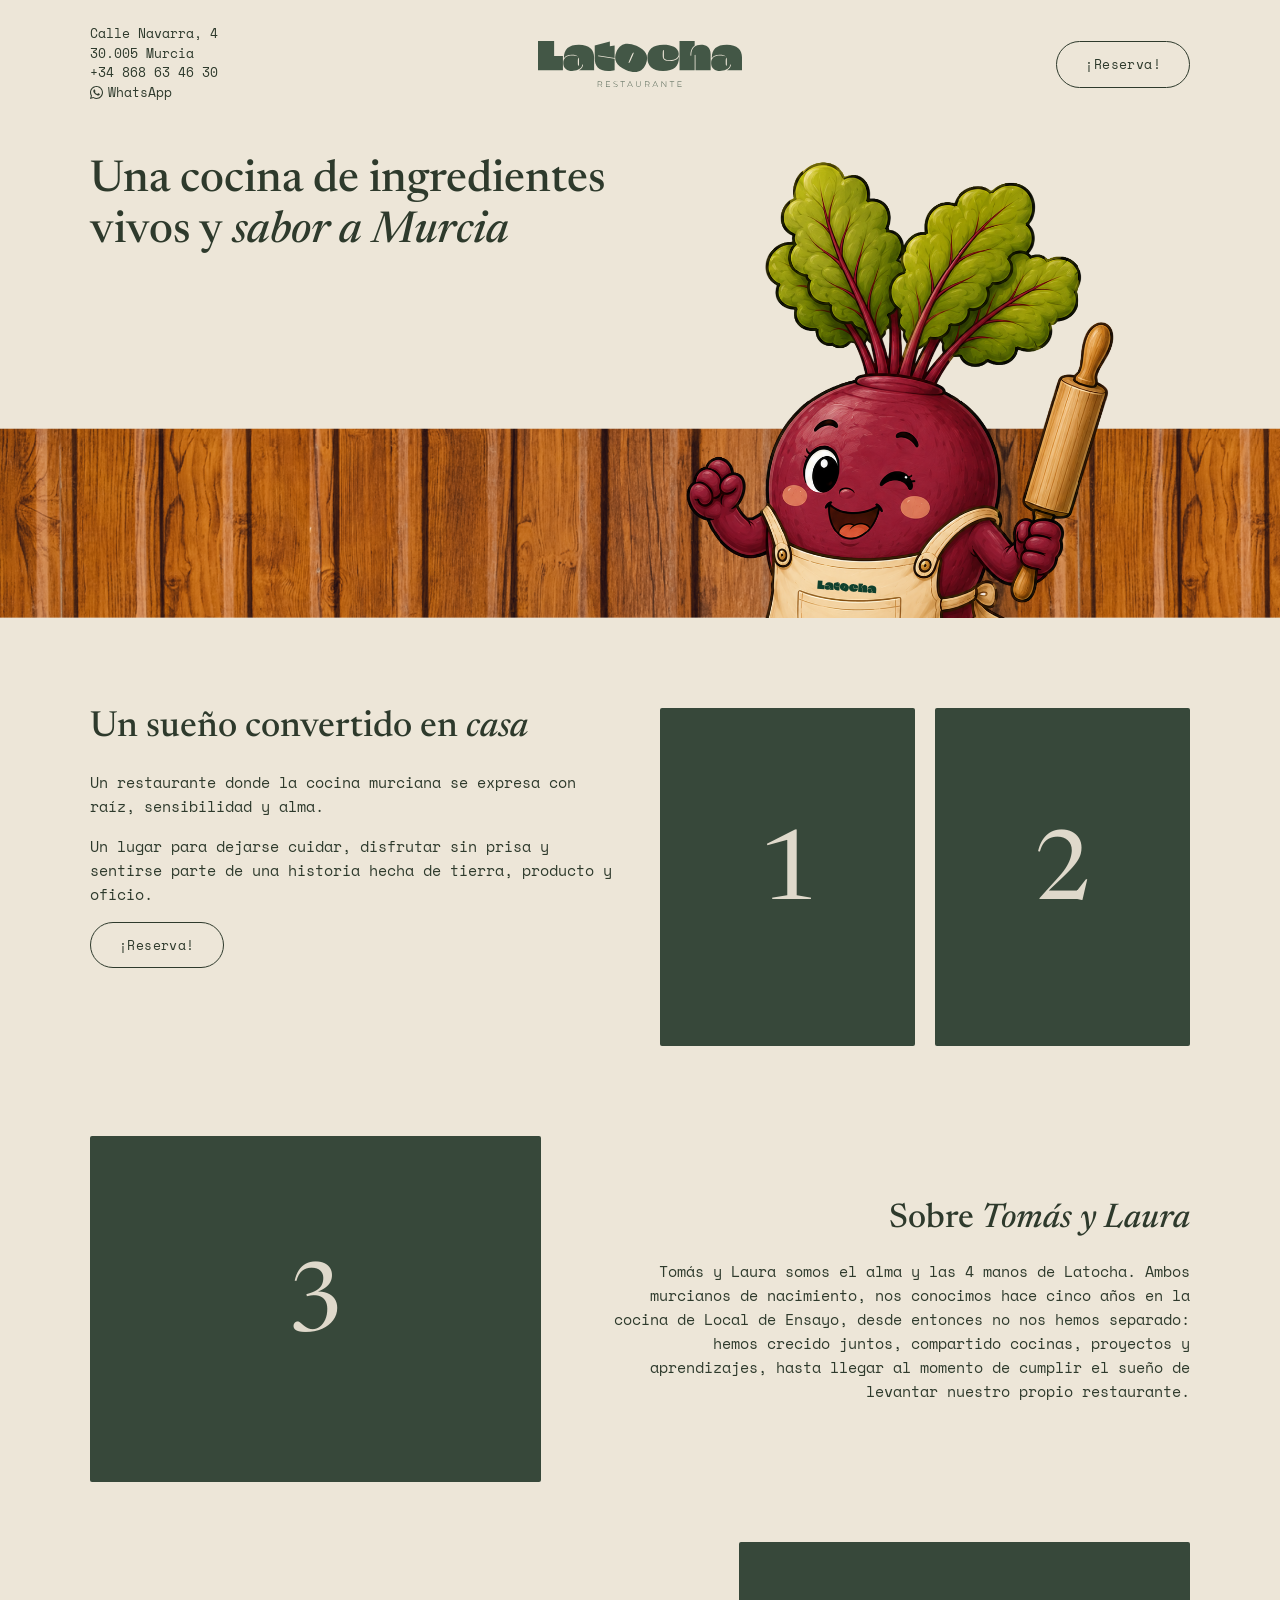
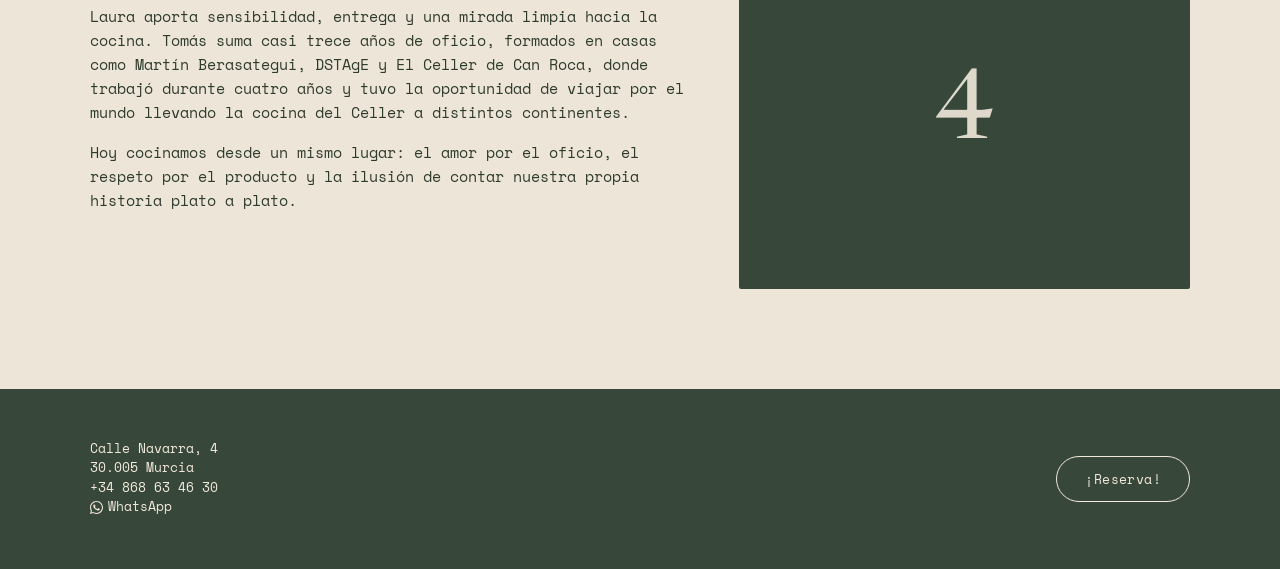
==== index.html @ a468c58b "Add files via upload" ====
<!DOCTYPE html>
<html lang="es">
<head>
<meta charset="UTF-8">
<meta name="viewport" content="width=device-width, initial-scale=1.0">
<title>Latocha Restaurante — Cocina murciana con raíz</title>
<meta name="description" content="Latocha, restaurante en Murcia. Cocina de ingredientes vivos y sabor a Murcia. Calle Navarra, 4, 30005 Murcia.">
<link rel="preconnect" href="https://fonts.googleapis.com">
<link rel="preconnect" href="https://fonts.gstatic.com" crossorigin>
<link href="https://fonts.googleapis.com/css2?family=Newsreader:ital,wght@0,400;0,500;0,600;1,400;1,500;1,600&family=Space+Mono:wght@400;700&display=swap" rel="stylesheet">
<link rel="stylesheet" href="styles.css">
</head>
<body>

<header class="topbar">
  <div class="topbar__inner">
    <address class="contact">
      Calle Navarra, 4<br>
      30.005 Murcia<br>
      <a href="tel:+34868634630">+34 868 63 46 30</a><br>
      <a href="#" class="whatsapp-link" aria-label="Escríbenos por WhatsApp">
        <svg class="whatsapp-icon" viewBox="0 0 24 24" aria-hidden="true"><path d="M17.472 14.382c-.297-.149-1.758-.867-2.03-.967-.273-.099-.471-.148-.67.15-.197.297-.767.966-.94 1.164-.173.199-.347.223-.644.075-.297-.15-1.255-.463-2.39-1.475-.883-.788-1.48-1.761-1.653-2.059-.173-.297-.018-.458.13-.606.134-.133.298-.347.446-.52.149-.174.198-.298.298-.497.099-.198.05-.371-.025-.52-.075-.149-.669-1.612-.916-2.207-.242-.579-.487-.5-.669-.51-.173-.008-.371-.01-.57-.01-.198 0-.52.074-.792.372-.272.297-1.04 1.016-1.04 2.479 0 1.462 1.065 2.875 1.213 3.074.149.198 2.096 3.2 5.077 4.487.709.306 1.262.489 1.694.625.712.226 1.36.194 1.872.118.571-.085 1.758-.719 2.006-1.413.248-.694.248-1.289.173-1.413-.074-.124-.272-.198-.57-.347z"/><path d="M12.001 0C5.373 0 0 5.373 0 12c0 2.15.564 4.166 1.548 5.914L0 24l6.257-1.632A11.94 11.94 0 0012 24c6.627 0 12-5.373 12-12S18.627 0 12.001 0zm0 22.031a10.02 10.02 0 01-5.116-1.401l-.367-.218-3.79.988 1.012-3.696-.24-.379a9.99 9.99 0 01-1.522-5.325c0-5.522 4.494-10.016 10.023-10.016 5.522 0 10.017 4.494 10.017 10.016 0 5.53-4.495 10.031-10.017 10.031z"/></svg>
        WhatsApp
      </a>
    </address>

    <a href="#" class="logo" aria-label="Latocha Restaurante">
      <img src="assets/logo.svg" alt="Latocha Restaurante" class="logo__img">
    </a>

    <a href="#reserva" class="btn btn--outline topbar__cta">¡Reserva!</a>
  </div>
</header>

<section class="hero">
  <div class="hero__inner">
    <h1 class="hero__title">Una cocina de ingredientes vivos y <em>sabor a Murcia</em></h1>
  </div>
  <div class="hero__mascot">
    <img src="assets/mascota.svg" alt="Mascota de Latocha, un rabanito cocinero" class="mascot-img">
  </div>
  <div class="hero__wood" role="presentation"></div>
</section>

<section class="mission">
  <div class="mission__inner">
    <div class="mission__text">
      <h2>Un sueño convertido en <em>casa</em></h2>
      <p>Un restaurante donde la cocina murciana se expresa con raíz, sensibilidad y alma.</p>
      <p>Un lugar para dejarse cuidar, disfrutar sin prisa y sentirse parte de una historia hecha de tierra, producto y oficio.</p>
      <a href="#reserva" class="btn btn--outline">¡Reserva!</a>
    </div>
    <div class="mission__gallery">
      <div class="photo-slot" data-slot="1"><span>1</span></div>
      <div class="photo-slot" data-slot="2"><span>2</span></div>
    </div>
  </div>
</section>

<section class="about">
  <div class="about__row about__row--1">
    <div class="photo-slot photo-slot--wide" data-slot="3"><span>3</span></div>
    <div class="about__text about__text--first">
      <h2>Sobre <em>Tomás y Laura</em></h2>
      <p>Tomás y Laura somos el alma y las 4 manos de Latocha. Ambos murcianos de nacimiento, nos conocimos hace cinco años en la cocina de Local de Ensayo, desde entonces no nos hemos separado: hemos crecido juntos, compartido cocinas, proyectos y aprendizajes, hasta llegar al momento de cumplir el sueño de levantar nuestro propio restaurante.</p>
    </div>
  </div>

  <div class="about__row about__row--2">
    <div class="about__text">
      <p>Laura aporta sensibilidad, entrega y una mirada limpia hacia la cocina. Tomás suma casi trece años de oficio, formados en casas como Martín Berasategui, DSTAgE y El Celler de Can Roca, donde trabajó durante cuatro años y tuvo la oportunidad de viajar por el mundo llevando la cocina del Celler a distintos continentes.</p>
      <p>Hoy cocinamos desde un mismo lugar: el amor por el oficio, el respeto por el producto y la ilusión de contar nuestra propia historia plato a plato.</p>
    </div>
    <div class="photo-slot photo-slot--wide" data-slot="4"><span>4</span></div>
  </div>
</section>

<footer class="footer" id="reserva">
  <div class="footer__inner">
    <address class="contact contact--light">
      Calle Navarra, 4<br>
      30.005 Murcia<br>
      <a href="tel:+34868634630">+34 868 63 46 30</a><br>
      <a href="#" class="whatsapp-link" aria-label="Escríbenos por WhatsApp">
        <svg class="whatsapp-icon" viewBox="0 0 24 24" aria-hidden="true"><path d="M17.472 14.382c-.297-.149-1.758-.867-2.03-.967-.273-.099-.471-.148-.67.15-.197.297-.767.966-.94 1.164-.173.199-.347.223-.644.075-.297-.15-1.255-.463-2.39-1.475-.883-.788-1.48-1.761-1.653-2.059-.173-.297-.018-.458.13-.606.134-.133.298-.347.446-.52.149-.174.198-.298.298-.497.099-.198.05-.371-.025-.52-.075-.149-.669-1.612-.916-2.207-.242-.579-.487-.5-.669-.51-.173-.008-.371-.01-.57-.01-.198 0-.52.074-.792.372-.272.297-1.04 1.016-1.04 2.479 0 1.462 1.065 2.875 1.213 3.074.149.198 2.096 3.2 5.077 4.487.709.306 1.262.489 1.694.625.712.226 1.36.194 1.872.118.571-.085 1.758-.719 2.006-1.413.248-.694.248-1.289.173-1.413-.074-.124-.272-.198-.57-.347z"/><path d="M12.001 0C5.373 0 0 5.373 0 12c0 2.15.564 4.166 1.548 5.914L0 24l6.257-1.632A11.94 11.94 0 0012 24c6.627 0 12-5.373 12-12S18.627 0 12.001 0zm0 22.031a10.02 10.02 0 01-5.116-1.401l-.367-.218-3.79.988 1.012-3.696-.24-.379a9.99 9.99 0 01-1.522-5.325c0-5.522 4.494-10.016 10.023-10.016 5.522 0 10.017 4.494 10.017 10.016 0 5.53-4.495 10.031-10.017 10.031z"/></svg>
        WhatsApp
      </a>
    </address>
    <a href="#reserva" class="btn btn--outline btn--light">¡Reserva!</a>
  </div>
</footer>

</body>
</html>
---- styles.css ----
:root {
  --cream: #EDE6D8;
  --cream-alt: #EDE6D8;
  --green: #37483A;
  --green-2: #3C4E3D;
  --ink: #2E3A2C;
  --cream-text: #F2E9DB;

  --font-serif: "Newsreader", Georgia, serif;
  --font-mono: "Space Mono", "Courier New", monospace;

  --max-width: 1180px;
}

* { box-sizing: border-box; }

html { scroll-behavior: smooth; background: var(--cream); }

body {
  margin: 0;
  background: var(--cream);
  color: var(--ink);
  font-family: var(--font-mono);
  font-size: 15px;
  line-height: 1.6;
}

h1, h2, h3 {
  font-family: var(--font-serif);
  font-weight: 500;
  color: var(--ink);
  margin: 0 0 20px;
  line-height: 1.15;
}

em {
  font-style: italic;
}

p { margin: 0 0 16px; }

a { color: inherit; }

/* Buttons */
.btn {
  display: inline-block;
  font-family: var(--font-mono);
  font-size: 13px;
  letter-spacing: 0.03em;
  text-decoration: none;
  padding: 12px 28px;
  border-radius: 999px;
  border: 1px solid var(--ink);
  white-space: nowrap;
  background-color: transparent;
  cursor: pointer;
  transition: background-color 0.2s ease, color 0.2s ease, border-color 0.2s ease;
}

.btn--outline { color: var(--ink); }

.btn--outline:hover,
.btn--outline:focus-visible,
.btn--outline:active {
  background-color: var(--green);
  border-color: var(--green);
  color: var(--cream-text);
}

.btn--light {
  border-color: var(--cream-text);
  color: var(--cream-text);
}

.btn--light:hover,
.btn--light:focus-visible,
.btn--light:active {
  background-color: var(--cream);
  border-color: var(--cream);
  color: var(--green);
}

/* Header */
.topbar {
  background: var(--cream);
  padding: 24px 0;
}

.topbar__inner {
  max-width: var(--max-width);
  margin: 0 auto;
  padding: 0 40px;
  display: grid;
  grid-template-columns: 1fr auto 1fr;
  grid-template-areas: "contact logo button";
  align-items: center;
  gap: 20px;
}

.contact { grid-area: contact; }
.logo { grid-area: logo; justify-self: center; }
.topbar__cta { grid-area: button; justify-self: end; }

.contact {
  font-style: normal;
  font-size: 13px;
  line-height: 1.5;
}

.contact a {
  color: inherit;
  text-decoration: none;
}

.contact a:hover,
.contact a:focus-visible {
  text-decoration: underline;
}

.whatsapp-link {
  display: inline-flex;
  align-items: center;
  gap: 5px;
}

.whatsapp-icon {
  width: 13px;
  height: 13px;
  fill: currentColor;
  flex-shrink: 0;
}

.contact--light { color: var(--cream-text); }

.logo__img { height: 46px; width: auto; display: block; }

/* Hero */
.hero {
  background: var(--cream-alt);
  position: relative;
  /* safety net: the mascot must never be able to bleed up into the header
     above, no matter the viewport size */
  overflow: hidden;
}

.hero__inner {
  max-width: var(--max-width);
  margin: 0 auto;
  padding: 28px 40px 0;
  /* guarantees there's always enough room above the wood strip for the
     mascot to fit without touching the header AND leaves visible breathing
     room between the text and the wood (mascot height is always ~2.4x the
     wood height, so this reserves that same extra space, scaling with the
     viewport just like the wood strip and mascot do) */
  min-height: clamp(60px, calc(28px + 26vw), 300px);
}

.hero__title {
  font-size: clamp(28px, 4vw, 44px);
  max-width: 560px;
  margin-bottom: 0;
}

/* Mascot: absolutely positioned against .hero so its feet/apron line up
   exactly with the bottom of the wood strip and it bleeds up over the
   text area, matching the real design (measured directly from the
   source files: mascot height ≈ 2.4x the wood strip height, and its
   bottom edge is flush with the wood strip's bottom edge). */
.hero__mascot {
  position: absolute;
  right: 13%;
  bottom: 0;
  height: clamp(168px, 45vw, 456px);
  z-index: 3;
  pointer-events: none;
}

.mascot-img {
  height: 100%;
  width: auto;
  display: block;
}

.hero__wood {
  /* measured ~18.7% of viewport width consistently across desktop and mobile */
  height: clamp(70px, 18.7vw, 190px);
  background-image: url("assets/madera.png");
  background-repeat: repeat-x;
  background-size: auto 100%;
  position: relative;
  z-index: 1;
}

/* Mission */
.mission {
  padding: 90px 0;
}

.mission__inner {
  max-width: var(--max-width);
  margin: 0 auto;
  padding: 0 40px;
  display: grid;
  grid-template-columns: 1fr 1fr;
  gap: 40px;
  align-items: start;
}

.mission__text h2 { font-size: clamp(26px, 3vw, 36px); }

.mission__gallery {
  display: grid;
  grid-template-columns: 1fr 1fr;
  gap: 20px;
}

.photo-slot {
  background: var(--green);
  color: var(--cream-text);
  aspect-ratio: 808 / 1070; /* measured from the real design */
  display: flex;
  align-items: center;
  justify-content: center;
  border-radius: 2px;
  background-size: cover;
  background-position: center;
}

.photo-slot span {
  font-family: var(--font-serif);
  font-size: 96px;
  opacity: 0.9;
}

.photo-slot--wide {
  aspect-ratio: 1394 / 1071; /* measured from the real design, ~1.3 */
  flex: 0 0 41%;
}

/* About */
.about {
  padding-bottom: 100px;
}

.about__row {
  max-width: var(--max-width);
  margin: 0 auto;
  padding: 0 40px;
  display: flex;
  align-items: center;
  gap: 50px;
}

.about__row + .about__row { margin-top: 60px; }

.about__row--1 .photo-slot--wide { order: 1; }
.about__row--1 .about__text { order: 2; }

.about__row--2 .about__text { order: 1; }
.about__row--2 .photo-slot--wide { order: 2; }

.about__text { flex: 1 1 0%; }

.about__text h2 {
  font-size: clamp(26px, 3vw, 34px);
  text-align: right;
}

.about__text--first p,
.about__text--first { text-align: right; }

/* Footer */
.footer {
  background: var(--green);
  padding: 50px 0;
}

.footer__inner {
  max-width: var(--max-width);
  margin: 0 auto;
  padding: 0 40px;
  display: flex;
  align-items: center;
  justify-content: space-between;
  gap: 20px;
}

/* Responsive */
@media (max-width: 900px) {
  /* side margin measured directly from the mobile design (~12.8% of viewport) */
  .topbar__inner,
  .hero__inner,
  .mission__inner,
  .about__row,
  .footer__inner {
    padding-left: 12%;
    padding-right: 12%;
  }

  .topbar__inner {
    grid-template-columns: 1fr 1fr;
    grid-template-areas:
      "logo logo"
      "contact button";
    row-gap: 14px;
  }

  .logo { justify-self: center; }
  .contact { justify-self: start; }
  .topbar__cta { justify-self: end; align-self: center; }

  /* keep the text column clear of the mascot, which now overlaps from the right */
  .hero__title { max-width: 58%; font-size: clamp(20px, 5.6vw, 30px); }

  /* mascot bleeds almost to the screen edge on mobile (measured ~3.6% gap,
     vs. ~13% on desktop) */
  .hero__mascot { right: 3.5%; }

  .mission { padding: 60px 0; }

  .mission__inner {
    grid-template-columns: 1fr;
    gap: 30px;
  }

  .mission__gallery { gap: 10px; }

  /* measured mobile aspect ratio: boxes 1/2 are near-square, not portrait */
  .mission__gallery .photo-slot { aspect-ratio: 826 / 911; }

  .about__row {
    flex-direction: column;
    align-items: stretch;
    gap: 24px;
  }

  .about__row + .about__row { margin-top: 40px; }

  /* on mobile the reading order is always text then photo (unlike desktop,
     which alternates photo-left/text-right and text-left/photo-right) */
  .about__row--1 .photo-slot--wide,
  .about__row--2 .photo-slot--wide {
    order: 2;
    flex: none;
    /* boxes 3/4 are NOT full-bleed on mobile: ~83% width, centered */
    width: 83%;
    margin: 0 auto;
  }

  .about__row--1 .about__text,
  .about__row--2 .about__text { order: 1; }

  .about__text h2 { text-align: left; }

  /* only the heading goes left on mobile — the first paragraph stays
     right-aligned, matching the real design */
  .about__text--first { text-align: right; }
}

@media (max-width: 480px) {
  .topbar { padding: 20px 0; }
  .photo-slot span { font-size: 72px; }
}
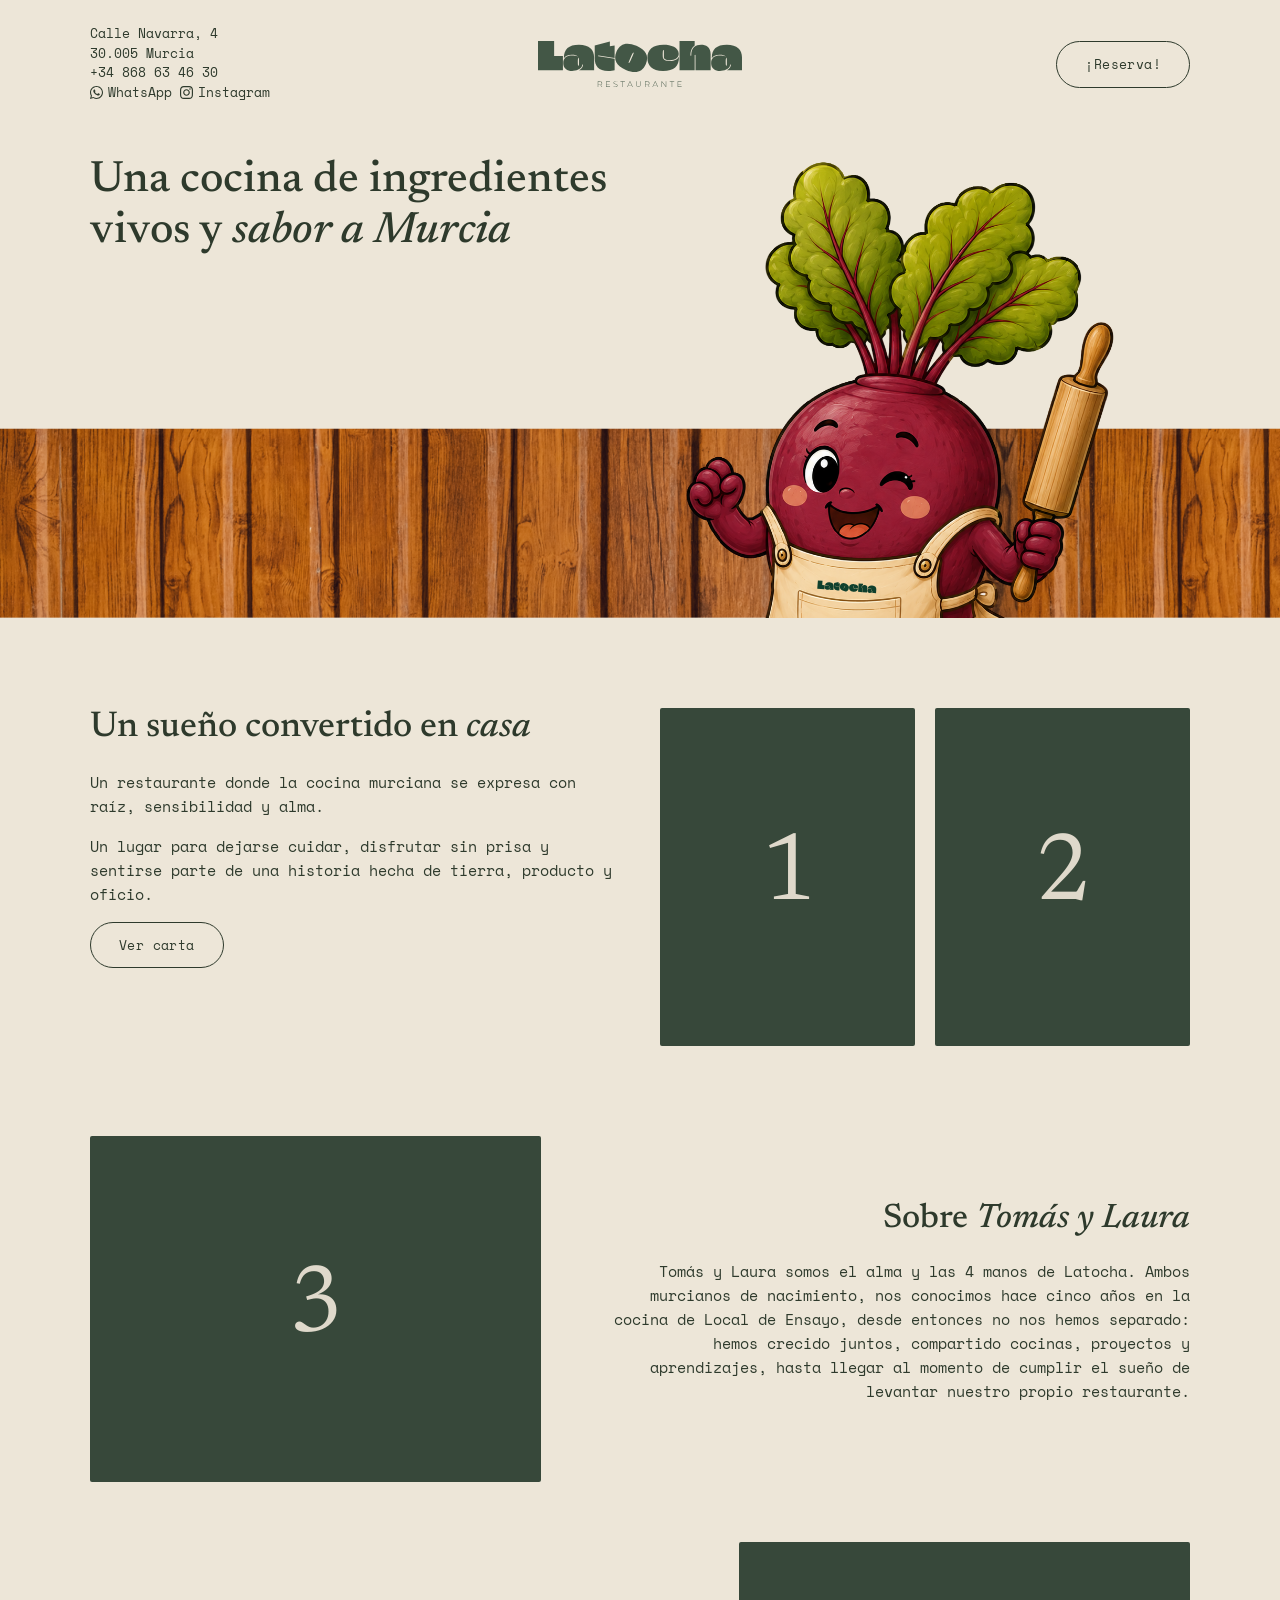
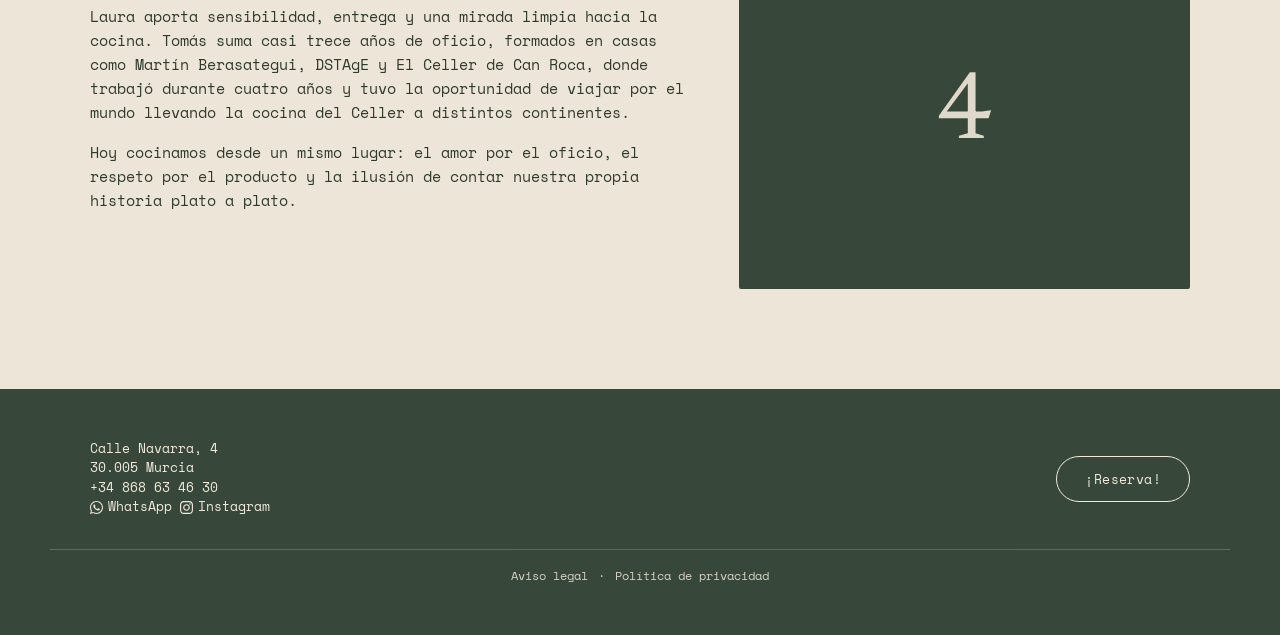
==== commit b067c49f: "Add files via upload" ====
--- a/index.html
+++ b/index.html
@@ -5,9 +5,6 @@
 <meta name="viewport" content="width=device-width, initial-scale=1.0">
 <title>Latocha Restaurante — Cocina murciana con raíz</title>
 <meta name="description" content="Latocha, restaurante en Murcia. Cocina de ingredientes vivos y sabor a Murcia. Calle Navarra, 4, 30005 Murcia.">
-<link rel="preconnect" href="https://fonts.googleapis.com">
-<link rel="preconnect" href="https://fonts.gstatic.com" crossorigin>
-<link href="https://fonts.googleapis.com/css2?family=Newsreader:ital,wght@0,400;0,500;0,600;1,400;1,500;1,600&family=Space+Mono:wght@400;700&display=swap" rel="stylesheet">
 <link rel="stylesheet" href="styles.css">
 </head>
 <body>
@@ -18,9 +15,13 @@
       Calle Navarra, 4<br>
       30.005 Murcia<br>
       <a href="tel:+34868634630">+34 868 63 46 30</a><br>
-      <a href="#" class="whatsapp-link" aria-label="Escríbenos por WhatsApp">
-        <svg class="whatsapp-icon" viewBox="0 0 24 24" aria-hidden="true"><path d="M17.472 14.382c-.297-.149-1.758-.867-2.03-.967-.273-.099-.471-.148-.67.15-.197.297-.767.966-.94 1.164-.173.199-.347.223-.644.075-.297-.15-1.255-.463-2.39-1.475-.883-.788-1.48-1.761-1.653-2.059-.173-.297-.018-.458.13-.606.134-.133.298-.347.446-.52.149-.174.198-.298.298-.497.099-.198.05-.371-.025-.52-.075-.149-.669-1.612-.916-2.207-.242-.579-.487-.5-.669-.51-.173-.008-.371-.01-.57-.01-.198 0-.52.074-.792.372-.272.297-1.04 1.016-1.04 2.479 0 1.462 1.065 2.875 1.213 3.074.149.198 2.096 3.2 5.077 4.487.709.306 1.262.489 1.694.625.712.226 1.36.194 1.872.118.571-.085 1.758-.719 2.006-1.413.248-.694.248-1.289.173-1.413-.074-.124-.272-.198-.57-.347z"/><path d="M12.001 0C5.373 0 0 5.373 0 12c0 2.15.564 4.166 1.548 5.914L0 24l6.257-1.632A11.94 11.94 0 0012 24c6.627 0 12-5.373 12-12S18.627 0 12.001 0zm0 22.031a10.02 10.02 0 01-5.116-1.401l-.367-.218-3.79.988 1.012-3.696-.24-.379a9.99 9.99 0 01-1.522-5.325c0-5.522 4.494-10.016 10.023-10.016 5.522 0 10.017 4.494 10.017 10.016 0 5.53-4.495 10.031-10.017 10.031z"/></svg>
+      <a href="https://wa.me/message/DMOVZ7V74JN2B1" class="contact-link" target="_blank" rel="noopener" aria-label="Escríbenos por WhatsApp">
+        <svg class="contact-icon" viewBox="0 0 24 24" aria-hidden="true"><path d="M17.472 14.382c-.297-.149-1.758-.867-2.03-.967-.273-.099-.471-.148-.67.15-.197.297-.767.966-.94 1.164-.173.199-.347.223-.644.075-.297-.15-1.255-.463-2.39-1.475-.883-.788-1.48-1.761-1.653-2.059-.173-.297-.018-.458.13-.606.134-.133.298-.347.446-.52.149-.174.198-.298.298-.497.099-.198.05-.371-.025-.52-.075-.149-.669-1.612-.916-2.207-.242-.579-.487-.5-.669-.51-.173-.008-.371-.01-.57-.01-.198 0-.52.074-.792.372-.272.297-1.04 1.016-1.04 2.479 0 1.462 1.065 2.875 1.213 3.074.149.198 2.096 3.2 5.077 4.487.709.306 1.262.489 1.694.625.712.226 1.36.194 1.872.118.571-.085 1.758-.719 2.006-1.413.248-.694.248-1.289.173-1.413-.074-.124-.272-.198-.57-.347z"/><path d="M12.001 0C5.373 0 0 5.373 0 12c0 2.15.564 4.166 1.548 5.914L0 24l6.257-1.632A11.94 11.94 0 0012 24c6.627 0 12-5.373 12-12S18.627 0 12.001 0zm0 22.031a10.02 10.02 0 01-5.116-1.401l-.367-.218-3.79.988 1.012-3.696-.24-.379a9.99 9.99 0 01-1.522-5.325c0-5.522 4.494-10.016 10.023-10.016 5.522 0 10.017 4.494 10.017 10.016 0 5.53-4.495 10.031-10.017 10.031z"/></svg>
         WhatsApp
+      </a>
+      <a href="https://www.instagram.com/latocha___/" class="contact-link" target="_blank" rel="noopener" aria-label="Síguenos en Instagram">
+        <svg class="contact-icon" viewBox="0 0 24 24" aria-hidden="true"><path fill-rule="evenodd" d="M12 2.163c3.204 0 3.584.012 4.85.07 3.252.148 4.771 1.691 4.919 4.919.058 1.265.069 1.645.069 4.849 0 3.205-.012 3.584-.069 4.849-.149 3.225-1.664 4.771-4.919 4.919-1.266.058-1.644.07-4.85.07-3.204 0-3.584-.012-4.849-.07-3.26-.149-4.771-1.699-4.919-4.92-.058-1.265-.07-1.644-.07-4.849 0-3.204.013-3.583.07-4.849.149-3.227 1.664-4.771 4.919-4.919 1.266-.057 1.645-.069 4.849-.069zm0-2.163c-3.259 0-3.667.014-4.947.072-4.358.2-6.78 2.618-6.98 6.98-.059 1.281-.073 1.689-.073 4.948 0 3.259.014 3.668.072 4.948.2 4.358 2.618 6.78 6.98 6.98 1.281.058 1.689.072 4.948.072 3.259 0 3.668-.014 4.948-.072 4.354-.2 6.782-2.618 6.979-6.98.059-1.28.073-1.689.073-4.948 0-3.259-.014-3.667-.072-4.947-.196-4.354-2.617-6.78-6.979-6.98-1.281-.059-1.69-.073-4.949-.073zm0 5.838c-3.403 0-6.162 2.759-6.162 6.162s2.759 6.163 6.162 6.163 6.162-2.759 6.162-6.163c0-3.403-2.759-6.162-6.162-6.162zm0 10.162c-2.209 0-4-1.79-4-4 0-2.209 1.791-4 4-4s4 1.791 4 4c0 2.21-1.791 4-4 4zm6.406-11.845c-.796 0-1.441.645-1.441 1.44s.645 1.44 1.441 1.44c.795 0 1.439-.645 1.439-1.44s-.644-1.44-1.439-1.44z"/></svg>
+        Instagram
       </a>
     </address>
 
@@ -48,7 +49,7 @@
       <h2>Un sueño convertido en <em>casa</em></h2>
       <p>Un restaurante donde la cocina murciana se expresa con raíz, sensibilidad y alma.</p>
       <p>Un lugar para dejarse cuidar, disfrutar sin prisa y sentirse parte de una historia hecha de tierra, producto y oficio.</p>
-      <a href="#reserva" class="btn btn--outline">¡Reserva!</a>
+      <a href="https://qrco.de/bggiEl" class="btn btn--outline" target="_blank" rel="noopener">Ver carta</a>
     </div>
     <div class="mission__gallery">
       <div class="photo-slot" data-slot="1"><span>1</span></div>
@@ -81,12 +82,21 @@
       Calle Navarra, 4<br>
       30.005 Murcia<br>
       <a href="tel:+34868634630">+34 868 63 46 30</a><br>
-      <a href="#" class="whatsapp-link" aria-label="Escríbenos por WhatsApp">
-        <svg class="whatsapp-icon" viewBox="0 0 24 24" aria-hidden="true"><path d="M17.472 14.382c-.297-.149-1.758-.867-2.03-.967-.273-.099-.471-.148-.67.15-.197.297-.767.966-.94 1.164-.173.199-.347.223-.644.075-.297-.15-1.255-.463-2.39-1.475-.883-.788-1.48-1.761-1.653-2.059-.173-.297-.018-.458.13-.606.134-.133.298-.347.446-.52.149-.174.198-.298.298-.497.099-.198.05-.371-.025-.52-.075-.149-.669-1.612-.916-2.207-.242-.579-.487-.5-.669-.51-.173-.008-.371-.01-.57-.01-.198 0-.52.074-.792.372-.272.297-1.04 1.016-1.04 2.479 0 1.462 1.065 2.875 1.213 3.074.149.198 2.096 3.2 5.077 4.487.709.306 1.262.489 1.694.625.712.226 1.36.194 1.872.118.571-.085 1.758-.719 2.006-1.413.248-.694.248-1.289.173-1.413-.074-.124-.272-.198-.57-.347z"/><path d="M12.001 0C5.373 0 0 5.373 0 12c0 2.15.564 4.166 1.548 5.914L0 24l6.257-1.632A11.94 11.94 0 0012 24c6.627 0 12-5.373 12-12S18.627 0 12.001 0zm0 22.031a10.02 10.02 0 01-5.116-1.401l-.367-.218-3.79.988 1.012-3.696-.24-.379a9.99 9.99 0 01-1.522-5.325c0-5.522 4.494-10.016 10.023-10.016 5.522 0 10.017 4.494 10.017 10.016 0 5.53-4.495 10.031-10.017 10.031z"/></svg>
+      <a href="https://wa.me/message/DMOVZ7V74JN2B1" class="contact-link" target="_blank" rel="noopener" aria-label="Escríbenos por WhatsApp">
+        <svg class="contact-icon" viewBox="0 0 24 24" aria-hidden="true"><path d="M17.472 14.382c-.297-.149-1.758-.867-2.03-.967-.273-.099-.471-.148-.67.15-.197.297-.767.966-.94 1.164-.173.199-.347.223-.644.075-.297-.15-1.255-.463-2.39-1.475-.883-.788-1.48-1.761-1.653-2.059-.173-.297-.018-.458.13-.606.134-.133.298-.347.446-.52.149-.174.198-.298.298-.497.099-.198.05-.371-.025-.52-.075-.149-.669-1.612-.916-2.207-.242-.579-.487-.5-.669-.51-.173-.008-.371-.01-.57-.01-.198 0-.52.074-.792.372-.272.297-1.04 1.016-1.04 2.479 0 1.462 1.065 2.875 1.213 3.074.149.198 2.096 3.2 5.077 4.487.709.306 1.262.489 1.694.625.712.226 1.36.194 1.872.118.571-.085 1.758-.719 2.006-1.413.248-.694.248-1.289.173-1.413-.074-.124-.272-.198-.57-.347z"/><path d="M12.001 0C5.373 0 0 5.373 0 12c0 2.15.564 4.166 1.548 5.914L0 24l6.257-1.632A11.94 11.94 0 0012 24c6.627 0 12-5.373 12-12S18.627 0 12.001 0zm0 22.031a10.02 10.02 0 01-5.116-1.401l-.367-.218-3.79.988 1.012-3.696-.24-.379a9.99 9.99 0 01-1.522-5.325c0-5.522 4.494-10.016 10.023-10.016 5.522 0 10.017 4.494 10.017 10.016 0 5.53-4.495 10.031-10.017 10.031z"/></svg>
         WhatsApp
+      </a>
+      <a href="https://www.instagram.com/latocha___/" class="contact-link" target="_blank" rel="noopener" aria-label="Síguenos en Instagram">
+        <svg class="contact-icon" viewBox="0 0 24 24" aria-hidden="true"><path fill-rule="evenodd" d="M12 2.163c3.204 0 3.584.012 4.85.07 3.252.148 4.771 1.691 4.919 4.919.058 1.265.069 1.645.069 4.849 0 3.205-.012 3.584-.069 4.849-.149 3.225-1.664 4.771-4.919 4.919-1.266.058-1.644.07-4.85.07-3.204 0-3.584-.012-4.849-.07-3.26-.149-4.771-1.699-4.919-4.92-.058-1.265-.07-1.644-.07-4.849 0-3.204.013-3.583.07-4.849.149-3.227 1.664-4.771 4.919-4.919 1.266-.057 1.645-.069 4.849-.069zm0-2.163c-3.259 0-3.667.014-4.947.072-4.358.2-6.78 2.618-6.98 6.98-.059 1.281-.073 1.689-.073 4.948 0 3.259.014 3.668.072 4.948.2 4.358 2.618 6.78 6.98 6.98 1.281.058 1.689.072 4.948.072 3.259 0 3.668-.014 4.948-.072 4.354-.2 6.782-2.618 6.979-6.98.059-1.28.073-1.689.073-4.948 0-3.259-.014-3.667-.072-4.947-.196-4.354-2.617-6.78-6.979-6.98-1.281-.059-1.69-.073-4.949-.073zm0 5.838c-3.403 0-6.162 2.759-6.162 6.162s2.759 6.163 6.162 6.163 6.162-2.759 6.162-6.163c0-3.403-2.759-6.162-6.162-6.162zm0 10.162c-2.209 0-4-1.79-4-4 0-2.209 1.791-4 4-4s4 1.791 4 4c0 2.21-1.791 4-4 4zm6.406-11.845c-.796 0-1.441.645-1.441 1.44s.645 1.44 1.441 1.44c.795 0 1.439-.645 1.439-1.44s-.644-1.44-1.439-1.44z"/></svg>
+        Instagram
       </a>
     </address>
     <a href="#reserva" class="btn btn--outline btn--light">¡Reserva!</a>
+  </div>
+  <div class="footer__legal">
+    <a href="aviso-legal.html">Aviso legal</a>
+    <span aria-hidden="true">·</span>
+    <a href="privacidad.html">Política de privacidad</a>
   </div>
 </footer>
 
--- a/styles.css
+++ b/styles.css
@@ -10,6 +10,65 @@
   --font-mono: "Space Mono", "Courier New", monospace;
 
   --max-width: 1180px;
+}
+
+/* Fonts served locally (assets/fonts) instead of Google's CDN, so no
+   visitor data is sent to a third party just to render text. */
+@font-face {
+  font-family: "Newsreader";
+  font-style: normal;
+  font-weight: 400;
+  font-display: swap;
+  src: url("assets/fonts/newsreader-latin-400-normal.woff2") format("woff2");
+}
+@font-face {
+  font-family: "Newsreader";
+  font-style: normal;
+  font-weight: 500;
+  font-display: swap;
+  src: url("assets/fonts/newsreader-latin-500-normal.woff2") format("woff2");
+}
+@font-face {
+  font-family: "Newsreader";
+  font-style: normal;
+  font-weight: 600;
+  font-display: swap;
+  src: url("assets/fonts/newsreader-latin-600-normal.woff2") format("woff2");
+}
+@font-face {
+  font-family: "Newsreader";
+  font-style: italic;
+  font-weight: 400;
+  font-display: swap;
+  src: url("assets/fonts/newsreader-latin-400-italic.woff2") format("woff2");
+}
+@font-face {
+  font-family: "Newsreader";
+  font-style: italic;
+  font-weight: 500;
+  font-display: swap;
+  src: url("assets/fonts/newsreader-latin-500-italic.woff2") format("woff2");
+}
+@font-face {
+  font-family: "Newsreader";
+  font-style: italic;
+  font-weight: 600;
+  font-display: swap;
+  src: url("assets/fonts/newsreader-latin-600-italic.woff2") format("woff2");
+}
+@font-face {
+  font-family: "Space Mono";
+  font-style: normal;
+  font-weight: 400;
+  font-display: swap;
+  src: url("assets/fonts/space-mono-latin-400-normal.woff2") format("woff2");
+}
+@font-face {
+  font-family: "Space Mono";
+  font-style: normal;
+  font-weight: 700;
+  font-display: swap;
+  src: url("assets/fonts/space-mono-latin-700-normal.woff2") format("woff2");
 }
 
 * { box-sizing: border-box; }
@@ -117,13 +176,13 @@
   text-decoration: underline;
 }
 
-.whatsapp-link {
+.contact-link {
   display: inline-flex;
   align-items: center;
   gap: 5px;
 }
 
-.whatsapp-icon {
+.contact-icon {
   width: 13px;
   height: 13px;
   fill: currentColor;
@@ -285,6 +344,85 @@
   gap: 20px;
 }
 
+.footer__legal {
+  max-width: var(--max-width);
+  margin: 30px auto 0;
+  padding: 16px 40px 0;
+  border-top: 1px solid rgba(242, 233, 219, 0.25);
+  display: flex;
+  align-items: center;
+  justify-content: center;
+  gap: 10px;
+  font-size: 12px;
+  color: var(--cream-text);
+  opacity: 0.85;
+}
+
+.footer__legal a {
+  color: inherit;
+  text-decoration: none;
+}
+
+.footer__legal a:hover,
+.footer__legal a:focus-visible {
+  text-decoration: underline;
+}
+
+/* Legal pages (aviso-legal.html, privacidad.html) */
+.legal {
+  padding: 60px 0 100px;
+}
+
+.legal__inner {
+  max-width: 780px;
+  margin: 0 auto;
+  padding: 0 40px;
+}
+
+.legal__inner h1 {
+  font-size: clamp(28px, 4vw, 38px);
+  margin-bottom: 8px;
+}
+
+.legal__updated {
+  font-size: 12px;
+  opacity: 0.7;
+  margin-bottom: 40px;
+}
+
+.legal__inner h2 {
+  font-size: 20px;
+  margin-top: 40px;
+}
+
+.legal__inner p,
+.legal__inner li {
+  font-size: 14px;
+  line-height: 1.7;
+}
+
+.legal__inner ul {
+  margin: 0 0 16px;
+  padding-left: 20px;
+}
+
+.legal__inner a {
+  color: var(--ink);
+}
+
+.legal__placeholder {
+  background: var(--cream-alt);
+  border: 1px dashed var(--ink);
+  border-radius: 4px;
+  padding: 2px 6px;
+}
+
+.legal__back {
+  display: inline-block;
+  margin-bottom: 30px;
+  font-size: 13px;
+}
+
 /* Responsive */
 @media (max-width: 900px) {
   /* side margin measured directly from the mobile design (~12.8% of viewport) */
@@ -292,10 +430,14 @@
   .hero__inner,
   .mission__inner,
   .about__row,
-  .footer__inner {
+  .footer__inner,
+  .footer__legal,
+  .legal__inner {
     padding-left: 12%;
     padding-right: 12%;
   }
+
+  .footer__legal { flex-wrap: wrap; }
 
   .topbar__inner {
     grid-template-columns: 1fr 1fr;
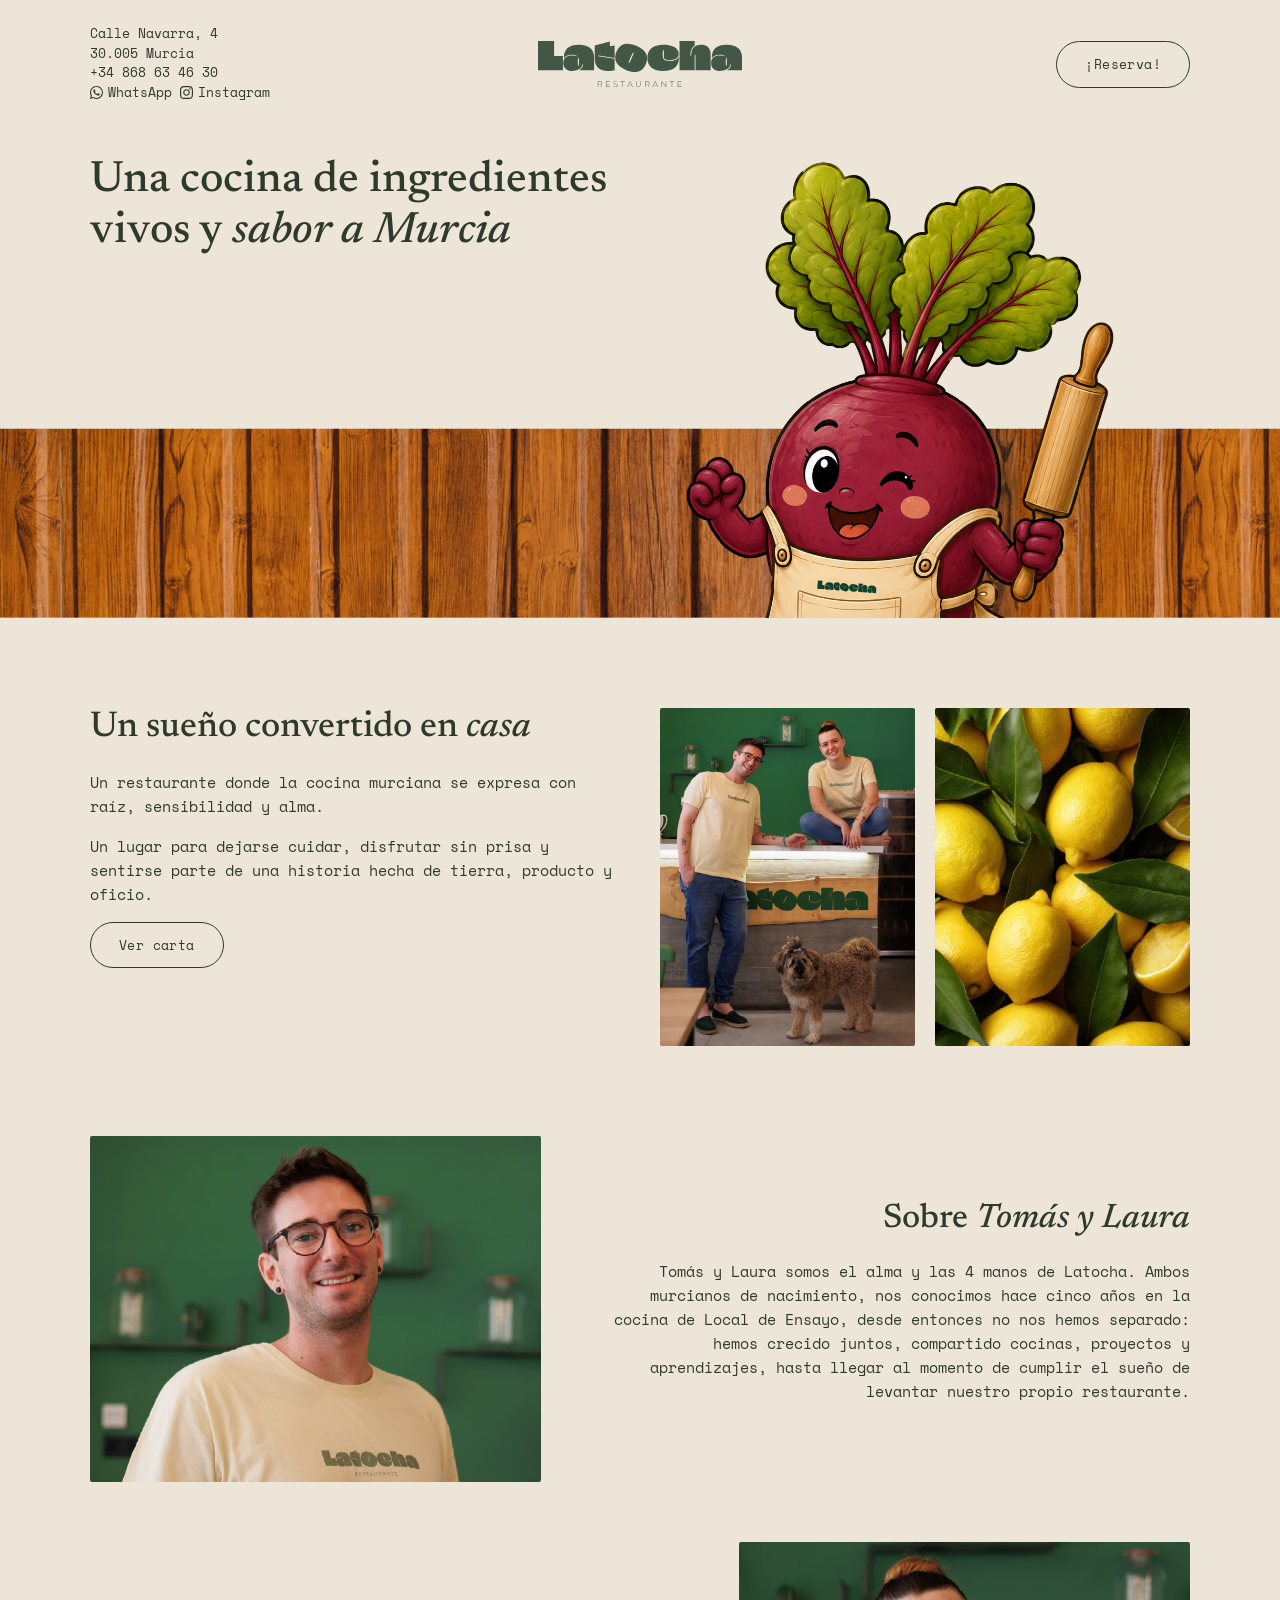
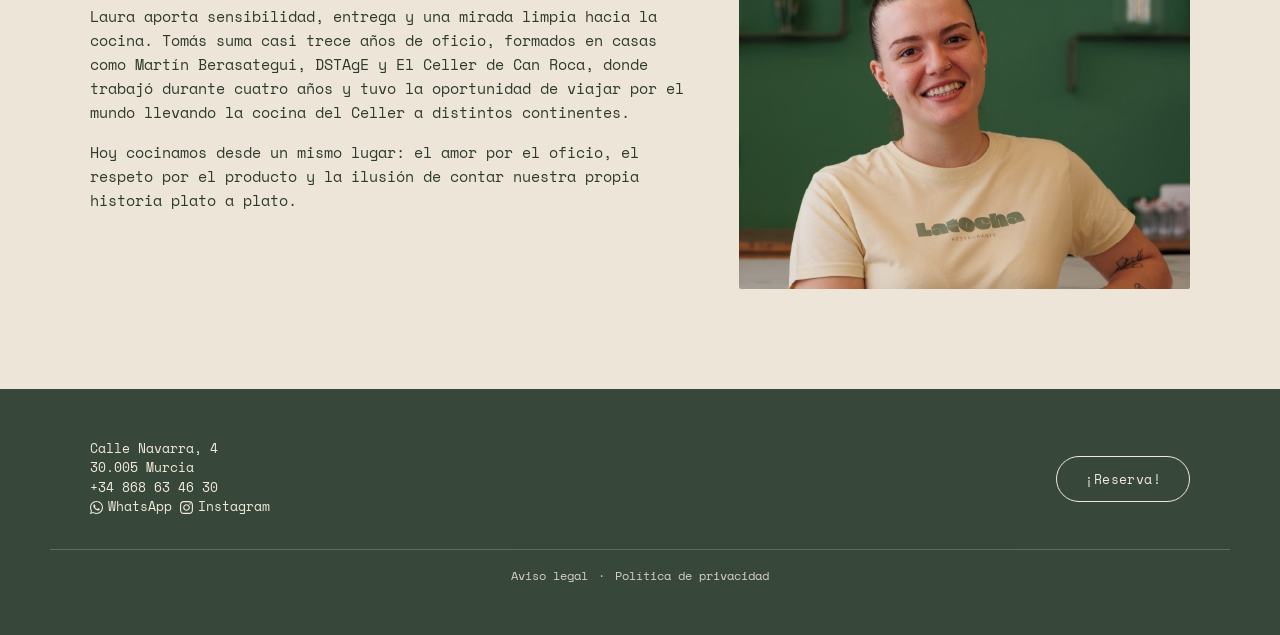
==== commit 6425f8f1: "Add files via upload" ====
--- a/index.html
+++ b/index.html
@@ -29,7 +29,7 @@
       <img src="assets/logo.svg" alt="Latocha Restaurante" class="logo__img">
     </a>
 
-    <a href="#reserva" class="btn btn--outline topbar__cta">¡Reserva!</a>
+    <a href="https://reserve.dish.co/347446" class="btn btn--outline topbar__cta" target="_blank" rel="noopener">¡Reserva!</a>
   </div>
 </header>
 
@@ -52,15 +52,15 @@
       <a href="https://qrco.de/bggiEl" class="btn btn--outline" target="_blank" rel="noopener">Ver carta</a>
     </div>
     <div class="mission__gallery">
-      <div class="photo-slot" data-slot="1"><span>1</span></div>
-      <div class="photo-slot" data-slot="2"><span>2</span></div>
+      <div class="photo-slot" data-slot="1"><img src="assets/fotos/foto-1.jpg" alt="Barra de la cocina abierta de Latocha" loading="lazy"></div>
+      <div class="photo-slot" data-slot="2"><img src="assets/fotos/foto-2.jpg" alt="Comedor de Latocha con pared verde" loading="lazy"></div>
     </div>
   </div>
 </section>
 
 <section class="about">
   <div class="about__row about__row--1">
-    <div class="photo-slot photo-slot--wide" data-slot="3"><span>3</span></div>
+    <div class="photo-slot photo-slot--wide" data-slot="3"><img src="assets/fotos/foto-3.jpg" alt="Tomás, cocinero de Latocha" loading="lazy"></div>
     <div class="about__text about__text--first">
       <h2>Sobre <em>Tomás y Laura</em></h2>
       <p>Tomás y Laura somos el alma y las 4 manos de Latocha. Ambos murcianos de nacimiento, nos conocimos hace cinco años en la cocina de Local de Ensayo, desde entonces no nos hemos separado: hemos crecido juntos, compartido cocinas, proyectos y aprendizajes, hasta llegar al momento de cumplir el sueño de levantar nuestro propio restaurante.</p>
@@ -72,7 +72,7 @@
       <p>Laura aporta sensibilidad, entrega y una mirada limpia hacia la cocina. Tomás suma casi trece años de oficio, formados en casas como Martín Berasategui, DSTAgE y El Celler de Can Roca, donde trabajó durante cuatro años y tuvo la oportunidad de viajar por el mundo llevando la cocina del Celler a distintos continentes.</p>
       <p>Hoy cocinamos desde un mismo lugar: el amor por el oficio, el respeto por el producto y la ilusión de contar nuestra propia historia plato a plato.</p>
     </div>
-    <div class="photo-slot photo-slot--wide" data-slot="4"><span>4</span></div>
+    <div class="photo-slot photo-slot--wide" data-slot="4"><img src="assets/fotos/foto-4.jpg" alt="Laura, cocinera de Latocha" loading="lazy"></div>
   </div>
 </section>
 
@@ -91,7 +91,7 @@
         Instagram
       </a>
     </address>
-    <a href="#reserva" class="btn btn--outline btn--light">¡Reserva!</a>
+    <a href="https://reserve.dish.co/347446" class="btn btn--outline btn--light" target="_blank" rel="noopener">¡Reserva!</a>
   </div>
   <div class="footer__legal">
     <a href="aviso-legal.html">Aviso legal</a>
--- a/styles.css
+++ b/styles.css
@@ -281,14 +281,20 @@
   align-items: center;
   justify-content: center;
   border-radius: 2px;
-  background-size: cover;
-  background-position: center;
+  overflow: hidden;
 }
 
 .photo-slot span {
   font-family: var(--font-serif);
   font-size: 96px;
   opacity: 0.9;
+}
+
+.photo-slot img {
+  width: 100%;
+  height: 100%;
+  object-fit: cover;
+  display: block;
 }
 
 .photo-slot--wide {
@@ -467,9 +473,6 @@
 
   .mission__gallery { gap: 10px; }
 
-  /* measured mobile aspect ratio: boxes 1/2 are near-square, not portrait */
-  .mission__gallery .photo-slot { aspect-ratio: 826 / 911; }
-
   .about__row {
     flex-direction: column;
     align-items: stretch;
